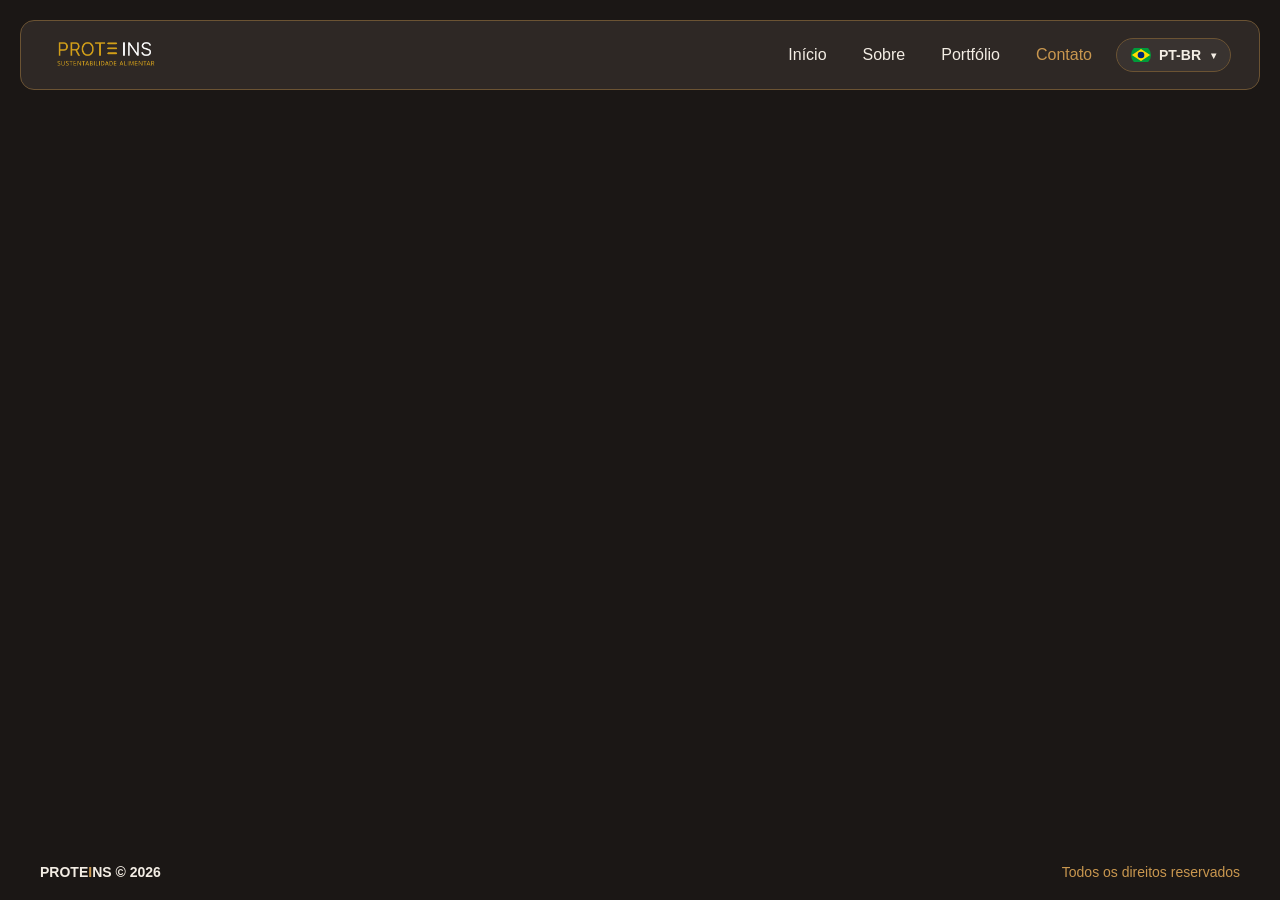
==== contato.html @ b90f4add "Commit inicial Criando estrutura básica, páginas, menu e rodapé" ====
<!DOCTYPE html>
<html lang="pt-BR">

<head>
    <meta charset="UTF-8">
    <meta name="viewport" content="width=device-width, initial-scale=1.0">
    <title>PROTEINS - Contato</title>
    <link rel="stylesheet" href="css/global.css">

</head>

<body>
 
<nav class="navbar">
  <div class="logo">
    <img src="img/logo.png" alt="Proteins">
  </div>
 
  <div class="right-group">
    <ul class="nav-links" id="navLinks">
      <li><a href="index.html" >Início</a></li>
      <li><a href="sobre.html">Sobre</a></li>
      <li><a href="portfolio.html">Portfólio</a></li>
      <li><a href="sobre.html" class="active">Contato</a></li>
    </ul>
 
    <div class="lang-switch" id="langSwitch">
      <span class="flag" id="currentFlag">
        <svg viewBox="0 0 720 504" xmlns="http://www.w3.org/2000/svg">
          <rect width="720" height="504" fill="#009b3a"/>
          <polygon points="360,40 690,252 360,464 30,252" fill="#fedf00"/>
          <circle cx="360" cy="252" r="120" fill="#002776"/>
        </svg>
      </span>
      <span id="currentLangLabel">PT-BR</span>
      <span class="lang-arrow">&#9662;</span>
 
      <div class="lang-dropdown" id="langDropdown">
        <div class="lang-option selected" data-lang="pt-BR">
          <span class="flag">
            <svg viewBox="0 0 720 504" xmlns="http://www.w3.org/2000/svg">
              <rect width="720" height="504" fill="#009b3a"/>
              <polygon points="360,40 690,252 360,464 30,252" fill="#fedf00"/>
              <circle cx="360" cy="252" r="120" fill="#002776"/>
            </svg>
          </span>
          <span>PT-BR</span>
        </div>
        <div class="lang-option" data-lang="en">
          <span class="flag">
            <svg viewBox="0 0 60 30" xmlns="http://www.w3.org/2000/svg">
              <rect width="60" height="30" fill="#012169"/>
              <path d="M0,0 60,30 M60,0 0,30" stroke="#fff" stroke-width="6"/>
              <path d="M0,0 60,30 M60,0 0,30" stroke="#C8102E" stroke-width="2"/>
              <path d="M30,0 30,30 M0,15 60,15" stroke="#fff" stroke-width="10"/>
              <path d="M30,0 30,30 M0,15 60,15" stroke="#C8102E" stroke-width="6"/>
            </svg>
          </span>
          <span>EN</span>
        </div>
        <div class="lang-option" data-lang="es">
          <span class="flag">
            <svg viewBox="0 0 750 500" xmlns="http://www.w3.org/2000/svg">
              <rect width="750" height="500" fill="#AA151B"/>
              <rect width="750" height="250" y="125" fill="#F1BF00"/>
            </svg>
          </span>
          <span>ES</span>
        </div>
      </div>
    </div>
 
    <button class="menu-toggle" id="menuToggle">&#9776;</button>
  </div>
</nav>
 


 




<footer class="site-footer">
  <div class="footer-content">
    <span class="footer-brand">PROTE<span class="i-icon">I</span>NS &copy; 2026</span>
    <span class="footer-rights">Todos os direitos reservados</span>
  </div>
</footer>
<script>
  // Menu mobile
  document.getElementById('menuToggle').addEventListener('click', () => {
    document.getElementById('navLinks').classList.toggle('open');
  });
 
  // Dropdown de idiomas
  const langSwitch = document.getElementById('langSwitch');
  const langDropdown = document.getElementById('langDropdown');
  const currentFlag = document.getElementById('currentFlag');
  const currentLangLabel = document.getElementById('currentLangLabel');
  const langOptions = document.querySelectorAll('.lang-option');
 
  const labels = { 'pt-BR': 'PT-BR', 'en': 'EN', 'es': 'ES' };
 
  langSwitch.addEventListener('click', (e) => {
    langDropdown.classList.toggle('show');
    langSwitch.classList.toggle('open');
  });
 
  // Fecha o dropdown ao clicar fora
  document.addEventListener('click', (e) => {
    if (!langSwitch.contains(e.target)) {
      langDropdown.classList.remove('show');
      langSwitch.classList.remove('open');
    }
  });
 
  langOptions.forEach(option => {
    option.addEventListener('click', () => {
      const lang = option.dataset.lang;
 
      // Atualiza bandeira e label exibidos
      currentFlag.innerHTML = option.querySelector('.flag').innerHTML;
      currentLangLabel.textContent = labels[lang];
 
      // Marca opção selecionada
      langOptions.forEach(o => o.classList.remove('selected'));
      option.classList.add('selected');
 
      // Fecha dropdown
      langDropdown.classList.remove('show');
      langSwitch.classList.remove('open');
 
      // Dispara evento para integração com a API de tradução do site
      document.dispatchEvent(new CustomEvent('languageChange', {
        detail: { lang: lang }
      }));
    });
  });
</script>
 
</body>

</html>
---- css/global.css ----
:root {
      --bg-dark: #2e2825;
      --border-gold: #6b5333;
      --gold: #c9974f;
      --cream: #f3ede4;
      --gray-text: #c9c3bb;
  }

  * {
      margin: 0;
      padding: 0;
      box-sizing: border-box;
  }

  body {
      background: #1b1715;
      font-family: 'Segoe UI', Helvetica, Arial, sans-serif;
      min-height: 100vh;
      padding: 20px;
  }

  .navbar {
      width: 100%;
      background: var(--bg-dark);
      border: 1px solid var(--border-gold);
      border-radius: 14px;
      display: flex;
      align-items: center;
      justify-content: space-between;
      padding: 14px 28px;
      flex-wrap: wrap;
      gap: 16px;
  }

  .right-group {
      display: flex;
      align-items: center;
      gap: 24px;
      margin-left: auto;
  }

  .logo {
      display: flex;
      flex-direction: column;
      line-height: 1;
  }

  .logo img {
      height: 40px;
  }

  .tagline {
      font-size: 10px;
      letter-spacing: 2px;
      color: var(--gray-text);
      margin-top: 4px;
      font-weight: 500;
  }

  .nav-links {
      display: flex;
      align-items: center;
      gap: 36px;
      list-style: none;
  }

  .nav-links a {
      color: var(--cream);
      text-decoration: none;
      font-size: 16px;
      font-weight: 500;
      transition: color 0.2s ease;
  }

  .nav-links a.active {
      color: var(--gold);
  }

  .nav-links a:hover {
      color: var(--gold);
  }

  /* Selo de idioma */
  .lang-switch {
      display: flex;
      align-items: center;
      gap: 8px;
      background: rgba(255, 255, 255, 0.05);
      border: 1px solid var(--border-gold);
      border-radius: 20px;
      padding: 6px 14px;
      cursor: pointer;
      color: var(--cream);
      font-size: 14px;
      font-weight: 600;
      transition: background 0.2s ease;
      position: relative;
  }

  .lang-switch:hover {
      background: rgba(255, 255, 255, 0.1);
  }

  .flag {
      width: 20px;
      height: 20px;
      border-radius: 50%;
      overflow: hidden;
      display: flex;
      align-items: center;
      justify-content: center;
      flex-shrink: 0;
  }

  .flag svg {
      width: 100%;
      height: 100%;
  }

  .lang-arrow {
      font-size: 10px;
      margin-left: 2px;
      transition: transform 0.2s ease;
  }

  .lang-switch.open .lang-arrow {
      transform: rotate(180deg);
  }

  /* Dropdown de idiomas */
  .lang-dropdown {
      position: absolute;
      top: calc(100% + 8px);
      right: 0;
      background: var(--bg-dark);
      border: 1px solid var(--border-gold);
      border-radius: 10px;
      overflow: hidden;
      min-width: 140px;
      display: none;
      z-index: 10;
      box-shadow: 0 8px 20px rgba(0, 0, 0, 0.4);
  }

  .lang-dropdown.show {
      display: block;
  }

  .lang-option {
      display: flex;
      align-items: center;
      gap: 10px;
      padding: 10px 14px;
      color: var(--cream);
      font-size: 14px;
      font-weight: 500;
      cursor: pointer;
      transition: background 0.2s ease;
  }

  .lang-option:hover {
      background: rgba(255, 255, 255, 0.06);
  }

  .lang-option.selected {
      color: var(--gold);
  }

  /* Mobile menu */
  .menu-toggle {
      display: none;
      background: none;
      border: none;
      color: var(--cream);
      font-size: 26px;
      cursor: pointer;
  }

  .site-footer {
      position: fixed;
      bottom: 0;
      left: 0;
      width: 100%;
      width: 100%;
      background: #1b1715;
      padding: 20px 28px;
  }

  .footer-content {
      max-width: 1200px;
      margin: 0 auto;
      display: flex;
      align-items: center;
      justify-content: space-between;
      flex-wrap: wrap;
      gap: 12px;
  }

  .footer-brand {
      color: var(--cream);
      font-size: 14px;
      font-weight: 600;
  }

  .footer-brand .i-icon {
      color: var(--gold);
  }

  .footer-rights {
      color: var(--gold);
      font-size: 14px;
      font-weight: 500;
  }

  @media (max-width: 600px) {
      .footer-content {
          justify-content: center;
          text-align: center;
      }
  }

  @media (max-width: 860px) {
      .nav-links {
          display: none;
          width: 100%;
          flex-direction: column;
          align-items: flex-start;
          gap: 16px;
          order: 3;
      }

      .nav-links.open {
          display: flex;
      }

      .menu-toggle {
          display: block;
      }

      .navbar {
          position: relative;
      }

      .right-group {
          display: flex;
          align-items: center;
          flex-wrap: wrap;
          gap: 16px;
          width: 100%;
          justify-content: space-between;
      }
  }
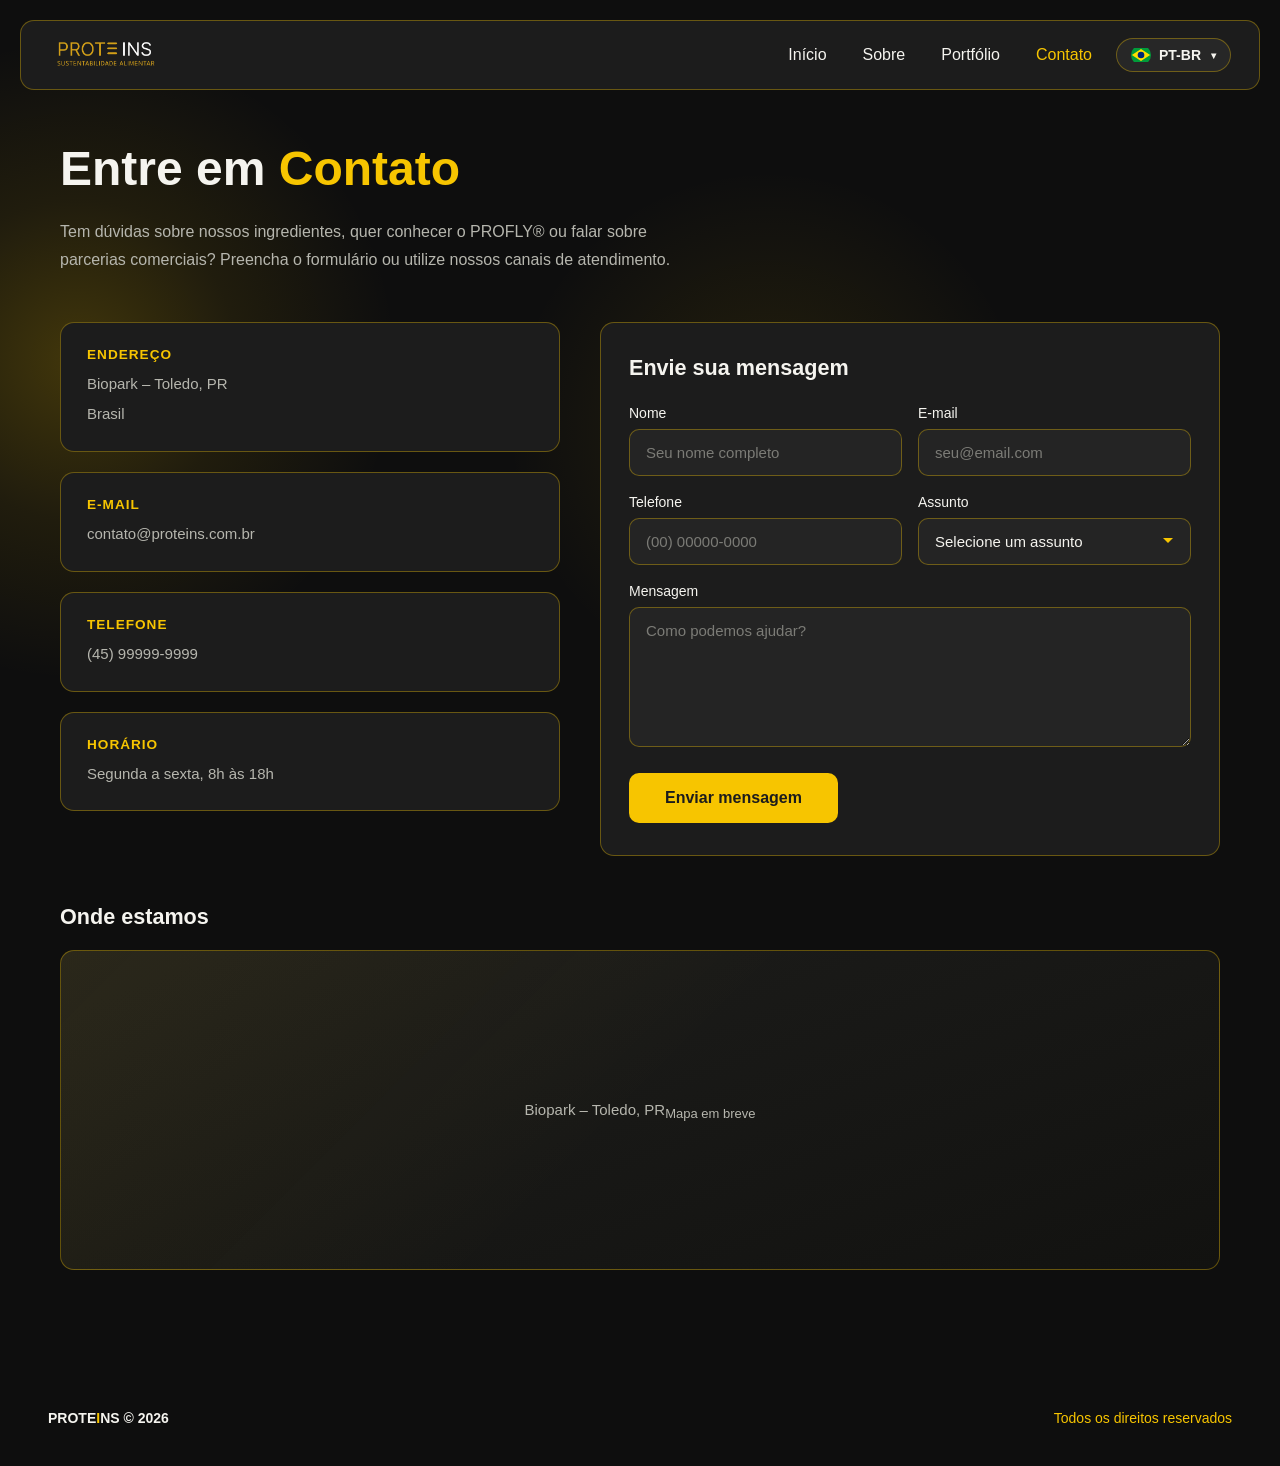
==== commit ba0cbf27: "Add files via upload" ====
--- a/contato.html
+++ b/contato.html
@@ -6,7 +6,7 @@
     <meta name="viewport" content="width=device-width, initial-scale=1.0">
     <title>PROTEINS - Contato</title>
     <link rel="stylesheet" href="css/global.css">
-
+    <link rel="stylesheet" href="css/contato.css">
 </head>
 
 <body>
@@ -21,7 +21,7 @@
       <li><a href="index.html" >Início</a></li>
       <li><a href="sobre.html">Sobre</a></li>
       <li><a href="portfolio.html">Portfólio</a></li>
-      <li><a href="sobre.html" class="active">Contato</a></li>
+      <li><a href="contato.html" class="active">Contato</a></li>
     </ul>
  
     <div class="lang-switch" id="langSwitch">
@@ -73,13 +73,91 @@
     <button class="menu-toggle" id="menuToggle">&#9776;</button>
   </div>
 </nav>
- 
-
-
- 
-
-
-
+
+<main class="contact-main">
+
+  <section class="contact-hero">
+    <h1 class="page-title">Entre em <span class="hl">Contato</span></h1>
+    <p class="contact-intro">Tem dúvidas sobre nossos ingredientes, quer conhecer o PROFLY&reg; ou falar sobre parcerias comerciais? Preencha o formulário ou utilize nossos canais de atendimento.</p>
+  </section>
+
+  <div class="contact-layout">
+
+    <aside class="contact-info">
+      <div class="info-card">
+        <h2>Endereço</h2>
+        <p>Biopark – Toledo, PR</p>
+        <p>Brasil</p>
+      </div>
+
+      <div class="info-card">
+        <h2>E-mail</h2>
+        <p><a href="mailto:contato@proteins.com.br">contato@proteins.com.br</a></p>
+      </div>
+
+      <div class="info-card">
+        <h2>Telefone</h2>
+        <p><a href="tel:+5545999999999">(45) 99999-9999</a></p>
+      </div>
+
+      <div class="info-card">
+        <h2>Horário</h2>
+        <p>Segunda a sexta, 8h às 18h</p>
+      </div>
+    </aside>
+
+    <section class="contact-form-section">
+      <h2 class="form-title">Envie sua mensagem</h2>
+      <form class="contact-form" action="#" method="post">
+
+        <div class="form-row">
+          <div class="form-group">
+            <label for="nome">Nome</label>
+            <input type="text" id="nome" name="nome" placeholder="Seu nome completo" required>
+          </div>
+          <div class="form-group">
+            <label for="email">E-mail</label>
+            <input type="email" id="email" name="email" placeholder="seu@email.com" required>
+          </div>
+        </div>
+
+        <div class="form-row">
+          <div class="form-group">
+            <label for="telefone">Telefone</label>
+            <input type="tel" id="telefone" name="telefone" placeholder="(00) 00000-0000">
+          </div>
+          <div class="form-group">
+            <label for="assunto">Assunto</label>
+            <select id="assunto" name="assunto" required>
+              <option value="" disabled selected>Selecione um assunto</option>
+              <option value="produtos">Produtos e portfólio</option>
+              <option value="parceria">Parceria comercial</option>
+              <option value="tecnico">Informações técnicas</option>
+              <option value="outro">Outro</option>
+            </select>
+          </div>
+        </div>
+
+        <div class="form-group form-group--full">
+          <label for="mensagem">Mensagem</label>
+          <textarea id="mensagem" name="mensagem" placeholder="Como podemos ajudar?" required></textarea>
+        </div>
+
+        <button type="submit" class="btn-submit">Enviar mensagem</button>
+      </form>
+    </section>
+
+  </div>
+
+  <section class="map-section">
+    <h2>Onde estamos</h2>
+    <div class="map-placeholder" aria-label="Mapa de localização">
+      Biopark – Toledo, PR<br>
+      <span>Mapa em breve</span>
+    </div>
+  </section>
+
+</main>
 
 <footer class="site-footer">
   <div class="footer-content">
@@ -89,8 +167,13 @@
 </footer>
 <script>
   // Menu mobile
+  const navLinks = document.getElementById('navLinks');
   document.getElementById('menuToggle').addEventListener('click', () => {
-    document.getElementById('navLinks').classList.toggle('open');
+    navLinks.classList.toggle('open');
+  });
+
+  navLinks.querySelectorAll('a').forEach((link) => {
+    link.addEventListener('click', () => navLinks.classList.remove('open'));
   });
  
   // Dropdown de idiomas
--- a/css/global.css
+++ b/css/global.css
@@ -1,9 +1,10 @@
-  :root {
-      --bg-dark: #2e2825;
-      --border-gold: #6b5333;
-      --gold: #c9974f;
-      --cream: #f3ede4;
-      --gray-text: #c9c3bb;
+:root {
+      --bg-dark: #1c1c1c;
+      --border-gold: rgba(247, 197, 0, 0.35);
+      --gold: #f7c500;
+      --cream: #f5f4ef;
+      --gray-text: #b6b6ae;
+      --page-bg: #0e0e0e;
   }
 
   * {
@@ -13,7 +14,11 @@
   }
 
   body {
-      background: #1b1715;
+      background-color: var(--page-bg);
+      background-image:
+          radial-gradient(circle 320px at 6% 360px, rgba(247, 197, 0, 0.22) 0%, rgba(247, 197, 0, 0.08) 50%, rgba(247, 197, 0, 0) 100%),
+          radial-gradient(circle 260px at 60% 430px, rgba(247, 197, 0, 0.10) 0%, rgba(247, 197, 0, 0) 100%);
+      background-repeat: no-repeat;
       font-family: 'Segoe UI', Helvetica, Arial, sans-serif;
       min-height: 100vh;
       padding: 20px;
@@ -30,6 +35,8 @@
       padding: 14px 28px;
       flex-wrap: wrap;
       gap: 16px;
+      position: relative;
+      z-index: 1;
   }
 
   .right-group {
@@ -173,17 +180,17 @@
       border: none;
       color: var(--cream);
       font-size: 26px;
+      line-height: 1;
       cursor: pointer;
+      padding: 4px;
+      flex-shrink: 0;
   }
 
   .site-footer {
-      position: fixed;
-      bottom: 0;
-      left: 0;
       width: 100%;
-      width: 100%;
-      background: #1b1715;
+      background: var(--page-bg);
       padding: 20px 28px;
+      margin-top: 40px;
   }
 
   .footer-content {
@@ -220,33 +227,108 @@
   }
 
   @media (max-width: 860px) {
+      .navbar {
+          display: grid;
+          grid-template-columns: 1fr auto auto;
+          grid-template-areas: "logo lang menu";
+          align-items: center;
+          column-gap: 12px;
+          row-gap: 0;
+          padding: 12px 16px;
+      }
+
+      .navbar:has(.nav-links.open) {
+          grid-template-areas:
+              "logo lang menu"
+              "nav nav nav";
+          row-gap: 0;
+      }
+
+      .logo {
+          grid-area: logo;
+      }
+
+      .right-group {
+          display: contents;
+      }
+
       .nav-links {
+          grid-area: nav;
           display: none;
+          flex-direction: column;
+          align-items: stretch;
+          gap: 0;
           width: 100%;
-          flex-direction: column;
-          align-items: flex-start;
-          gap: 16px;
-          order: 3;
+          padding: 8px 0 4px;
+          margin-top: 12px;
+          border-top: 1px solid var(--border-gold);
       }
 
       .nav-links.open {
           display: flex;
       }
 
+      .nav-links li {
+          width: 100%;
+      }
+
+      .nav-links a {
+          display: block;
+          padding: 14px 4px;
+          border-bottom: 1px solid rgba(247, 197, 0, 0.12);
+      }
+
+      .nav-links li:last-child a {
+          border-bottom: none;
+      }
+
+      .lang-switch {
+          grid-area: lang;
+          justify-self: end;
+      }
+
       .menu-toggle {
-          display: block;
-      }
-
-      .navbar {
-          position: relative;
-      }
-
-      .right-group {
+          grid-area: menu;
           display: flex;
           align-items: center;
-          flex-wrap: wrap;
-          gap: 16px;
-          width: 100%;
-          justify-content: space-between;
-      }
-  }+          justify-content: center;
+          justify-self: end;
+      }
+  }
+/* ---------- Divisor (compartilhado) ---------- */
+.divider {
+    border: none;
+    height: 1px;
+    background: var(--gold);
+    margin: 0 20px;
+}
+
+/* ---------- Título de seção + ícone "E" da marca (compartilhado) ---------- */
+.section-title {
+    text-align: center;
+    color: var(--cream);
+    font-size: 1.9rem;
+    font-weight: 500;
+    margin-bottom: 40px;
+    padding: 0 20px;
+}
+
+.section-title .hl {
+    color: var(--gold);
+}
+
+.e-bars {
+    display: inline-flex;
+    flex-direction: column;
+    gap: 4px;
+    vertical-align: middle;
+    margin: 0 1px;
+}
+
+.e-bars span {
+    display: block;
+    width: 0.62em;
+    height: 0.13em;
+    border-radius: 2px;
+    background: var(--gold);
+}
--- a/css/contato.css
+++ b/css/contato.css
@@ -0,0 +1,256 @@
+.contact-main {
+    max-width: 1200px;
+    margin: 0 auto;
+    padding: 50px 20px 80px;
+}
+
+.contact-hero {
+    margin-bottom: 48px;
+}
+
+.page-title {
+    color: var(--cream);
+    font-size: 3rem;
+    font-weight: 600;
+    line-height: 1.2;
+    margin-bottom: 20px;
+}
+
+.page-title .hl {
+    color: var(--gold);
+}
+
+.contact-intro {
+    color: var(--gray-text);
+    font-size: 16px;
+    line-height: 1.75;
+    max-width: 640px;
+}
+
+.contact-layout {
+    display: flex;
+    gap: 40px;
+    align-items: flex-start;
+    flex-wrap: wrap;
+}
+
+/* ---------- Informações ---------- */
+.contact-info {
+    flex: 1 1 300px;
+    display: flex;
+    flex-direction: column;
+    gap: 20px;
+}
+
+.info-card {
+    background: var(--bg-dark);
+    border: 1px solid var(--border-gold);
+    border-radius: 14px;
+    padding: 24px 26px;
+}
+
+.info-card h2 {
+    color: var(--gold);
+    font-size: 0.85rem;
+    font-weight: 600;
+    text-transform: uppercase;
+    letter-spacing: 1px;
+    margin-bottom: 10px;
+}
+
+.info-card p,
+.info-card a {
+    color: var(--gray-text);
+    font-size: 15px;
+    line-height: 1.65;
+    text-decoration: none;
+    transition: color 0.2s ease;
+}
+
+.info-card a:hover {
+    color: var(--gold);
+}
+
+.info-card p + p {
+    margin-top: 6px;
+}
+
+/* ---------- Formulário ---------- */
+.contact-form-section {
+    flex: 1 1 420px;
+    background: var(--bg-dark);
+    border: 1px solid var(--border-gold);
+    border-radius: 14px;
+    padding: 32px 28px;
+}
+
+.form-title {
+    color: var(--cream);
+    font-size: 1.35rem;
+    font-weight: 600;
+    margin-bottom: 24px;
+}
+
+.contact-form {
+    display: flex;
+    flex-direction: column;
+    gap: 18px;
+}
+
+.form-row {
+    display: flex;
+    gap: 16px;
+    flex-wrap: wrap;
+}
+
+.form-group {
+    flex: 1 1 180px;
+    display: flex;
+    flex-direction: column;
+    gap: 8px;
+}
+
+.form-group--full {
+    flex: 1 1 100%;
+}
+
+.form-group label {
+    color: var(--cream);
+    font-size: 14px;
+    font-weight: 500;
+}
+
+.form-group input,
+.form-group select,
+.form-group textarea {
+    width: 100%;
+    padding: 14px 16px;
+    border-radius: 10px;
+    border: 1px solid var(--border-gold);
+    background: rgba(255, 255, 255, 0.04);
+    color: var(--cream);
+    font-size: 15px;
+    font-family: inherit;
+    transition: border-color 0.2s ease, background 0.2s ease;
+}
+
+.form-group input::placeholder,
+.form-group textarea::placeholder {
+    color: rgba(182, 182, 174, 0.6);
+}
+
+.form-group input:focus,
+.form-group select:focus,
+.form-group textarea:focus {
+    outline: none;
+    border-color: var(--gold);
+    background: rgba(255, 255, 255, 0.06);
+}
+
+.form-group select {
+    cursor: pointer;
+    appearance: none;
+    background-image: url("data:image/svg+xml,%3Csvg xmlns='http://www.w3.org/2000/svg' width='12' height='8' viewBox='0 0 12 8'%3E%3Cpath fill='%23f7c500' d='M1 1l5 5 5-5'/%3E%3C/svg%3E");
+    background-repeat: no-repeat;
+    background-position: right 16px center;
+    padding-right: 40px;
+}
+
+.form-group select option {
+    background: var(--bg-dark);
+    color: var(--cream);
+}
+
+.form-group textarea {
+    min-height: 140px;
+    resize: vertical;
+}
+
+.btn-submit {
+    align-self: flex-start;
+    margin-top: 8px;
+    padding: 16px 36px;
+    border-radius: 10px;
+    border: none;
+    background: var(--gold);
+    color: var(--bg-dark);
+    font-size: 16px;
+    font-weight: 600;
+    font-family: inherit;
+    cursor: pointer;
+    transition: opacity 0.2s ease, transform 0.2s ease;
+}
+
+.btn-submit:hover {
+    opacity: 0.85;
+    transform: translateY(-2px);
+}
+
+/* ---------- Mapa / localização ---------- */
+.map-section {
+    margin-top: 48px;
+}
+
+.map-section h2 {
+    color: var(--cream);
+    font-size: 1.35rem;
+    font-weight: 600;
+    margin-bottom: 20px;
+}
+
+.map-placeholder {
+    width: 100%;
+    height: 320px;
+    border-radius: 14px;
+    border: 1px solid var(--border-gold);
+    background:
+        linear-gradient(135deg, rgba(247, 197, 0, 0.06) 0%, transparent 50%),
+        linear-gradient(160deg, #1e1e1c, #121210);
+    display: flex;
+    align-items: center;
+    justify-content: center;
+    color: var(--gray-text);
+    font-size: 15px;
+    text-align: center;
+    padding: 20px;
+}
+
+.map-placeholder span {
+    font-size: 13px;
+    margin-top: 8px;
+    display: inline-block;
+}
+
+/* ---------- Responsivo ---------- */
+@media (max-width: 860px) {
+    .page-title {
+        font-size: 2.2rem;
+    }
+
+    .contact-form-section {
+        flex: 1 1 100%;
+    }
+
+    .contact-info {
+        flex: 1 1 100%;
+    }
+}
+
+@media (max-width: 600px) {
+    .contact-main {
+        padding-top: 30px;
+    }
+
+    .page-title {
+        font-size: 1.9rem;
+    }
+
+    .form-row {
+        flex-direction: column;
+    }
+
+    .btn-submit {
+        width: 100%;
+        text-align: center;
+    }
+}
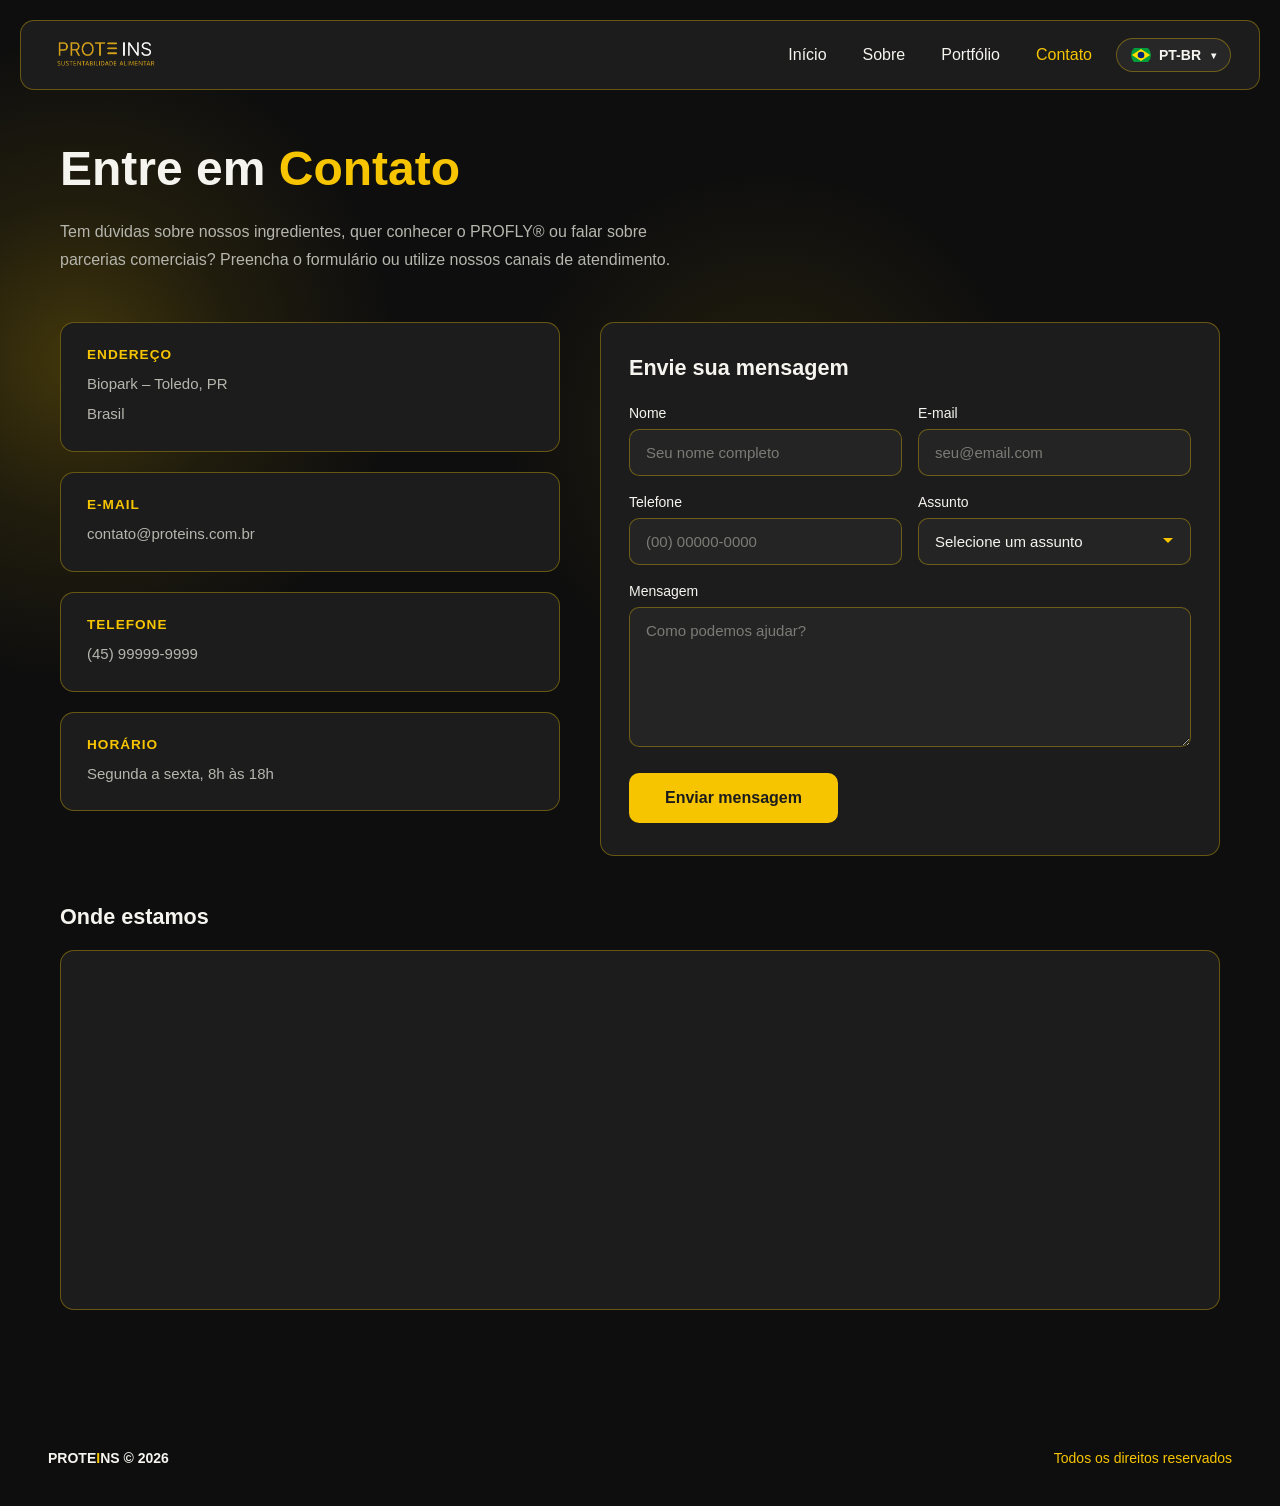
==== commit e8920e79: "Add files via upload" ====
--- a/contato.html
+++ b/contato.html
@@ -151,9 +151,14 @@
 
   <section class="map-section">
     <h2>Onde estamos</h2>
-    <div class="map-placeholder" aria-label="Mapa de localização">
-      Biopark – Toledo, PR<br>
-      <span>Mapa em breve</span>
+    <div class="map-embed">
+      <iframe
+        src="https://maps.google.com/maps?q=Biopark+Toledo+PR&hl=pt-BR&z=14&output=embed"
+        title="Localização do Biopark em Toledo, PR"
+        loading="lazy"
+        referrerpolicy="no-referrer-when-downgrade"
+        allowfullscreen>
+      </iframe>
     </div>
   </section>
 
--- a/css/contato.css
+++ b/css/contato.css
@@ -198,27 +198,20 @@
     margin-bottom: 20px;
 }
 
-.map-placeholder {
+.map-embed {
     width: 100%;
-    height: 320px;
+    height: 360px;
     border-radius: 14px;
     border: 1px solid var(--border-gold);
-    background:
-        linear-gradient(135deg, rgba(247, 197, 0, 0.06) 0%, transparent 50%),
-        linear-gradient(160deg, #1e1e1c, #121210);
-    display: flex;
-    align-items: center;
-    justify-content: center;
-    color: var(--gray-text);
-    font-size: 15px;
-    text-align: center;
-    padding: 20px;
-}
-
-.map-placeholder span {
-    font-size: 13px;
-    margin-top: 8px;
-    display: inline-block;
+    overflow: hidden;
+    background: var(--bg-dark);
+}
+
+.map-embed iframe {
+    width: 100%;
+    height: 100%;
+    border: 0;
+    display: block;
 }
 
 /* ---------- Responsivo ---------- */
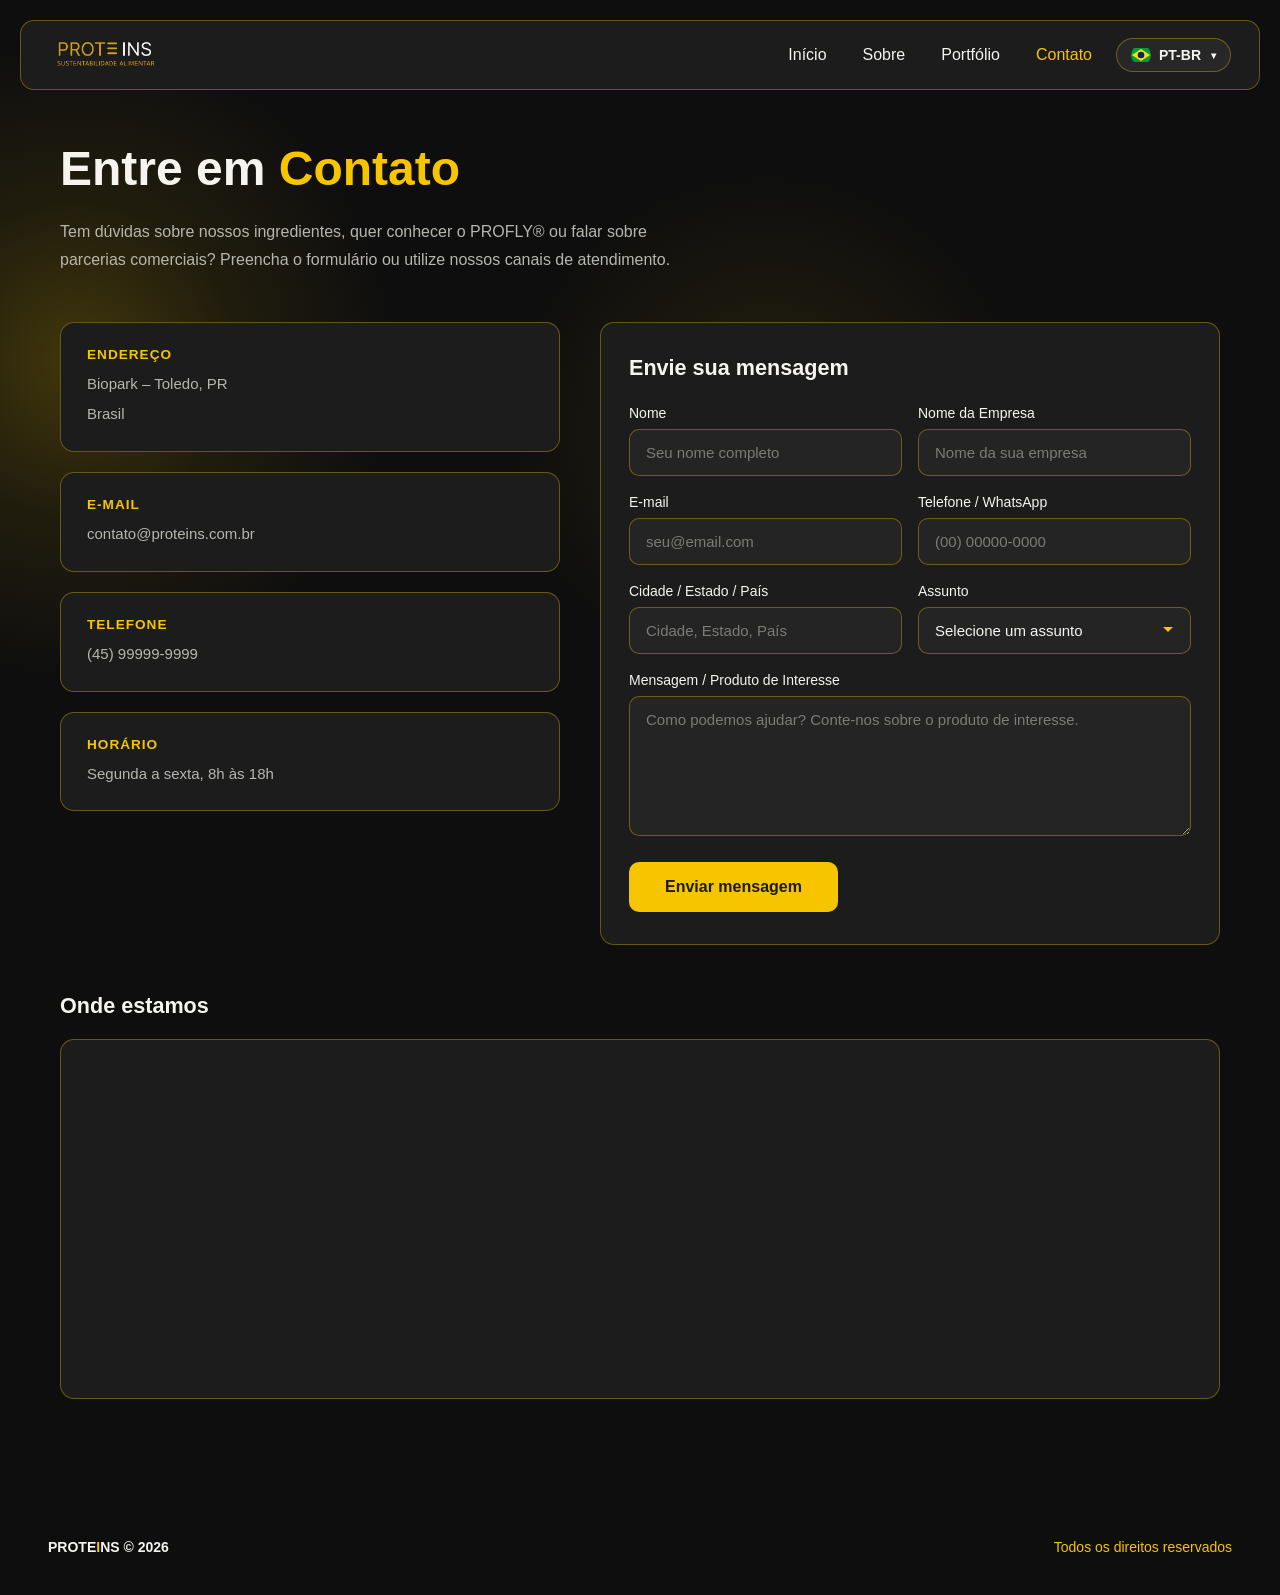
==== commit d7ca1623: "Add files via upload" ====
--- a/contato.html
+++ b/contato.html
@@ -4,7 +4,7 @@
 <head>
     <meta charset="UTF-8">
     <meta name="viewport" content="width=device-width, initial-scale=1.0">
-    <title>PROTEINS - Contato</title>
+    <title data-i18n="meta.contact.title">PROTEINS - Contato</title>
     <link rel="stylesheet" href="css/global.css">
     <link rel="stylesheet" href="css/contato.css">
 </head>
@@ -18,10 +18,10 @@
  
   <div class="right-group">
     <ul class="nav-links" id="navLinks">
-      <li><a href="index.html" >Início</a></li>
-      <li><a href="sobre.html">Sobre</a></li>
-      <li><a href="portfolio.html">Portfólio</a></li>
-      <li><a href="contato.html" class="active">Contato</a></li>
+      <li><a href="index.html" data-i18n="nav.home">Início</a></li>
+      <li><a href="sobre.html" data-i18n="nav.about">Sobre</a></li>
+      <li><a href="portfolio.html" data-i18n="nav.portfolio">Portfólio</a></li>
+      <li><a href="contato.html" class="active" data-i18n="nav.contact">Contato</a></li>
     </ul>
  
     <div class="lang-switch" id="langSwitch">
@@ -77,83 +77,96 @@
 <main class="contact-main">
 
   <section class="contact-hero">
-    <h1 class="page-title">Entre em <span class="hl">Contato</span></h1>
-    <p class="contact-intro">Tem dúvidas sobre nossos ingredientes, quer conhecer o PROFLY&reg; ou falar sobre parcerias comerciais? Preencha o formulário ou utilize nossos canais de atendimento.</p>
+    <h1 class="page-title" data-i18n-html="contact.title">Entre em <span class="hl">Contato</span></h1>
+    <p class="contact-intro" data-i18n="contact.intro">Tem dúvidas sobre nossos ingredientes, quer conhecer o PROFLY&reg; ou falar sobre parcerias comerciais? Preencha o formulário ou utilize nossos canais de atendimento.</p>
   </section>
 
   <div class="contact-layout">
 
     <aside class="contact-info">
       <div class="info-card">
-        <h2>Endereço</h2>
-        <p>Biopark – Toledo, PR</p>
-        <p>Brasil</p>
+        <h2 data-i18n="contact.address.label">Endereço</h2>
+        <p data-i18n="contact.address.line1">Biopark – Toledo, PR</p>
+        <p data-i18n="contact.address.line2">Brasil</p>
       </div>
 
       <div class="info-card">
-        <h2>E-mail</h2>
+        <h2 data-i18n="contact.email.label">E-mail</h2>
         <p><a href="mailto:contato@proteins.com.br">contato@proteins.com.br</a></p>
       </div>
 
       <div class="info-card">
-        <h2>Telefone</h2>
+        <h2 data-i18n="contact.phone.label">Telefone</h2>
         <p><a href="tel:+5545999999999">(45) 99999-9999</a></p>
       </div>
 
       <div class="info-card">
-        <h2>Horário</h2>
-        <p>Segunda a sexta, 8h às 18h</p>
+        <h2 data-i18n="contact.hours.label">Horário</h2>
+        <p data-i18n="contact.hours.text">Segunda a sexta, 8h às 18h</p>
       </div>
     </aside>
 
     <section class="contact-form-section">
-      <h2 class="form-title">Envie sua mensagem</h2>
+      <h2 class="form-title" data-i18n="contact.form.title">Envie sua mensagem</h2>
       <form class="contact-form" action="#" method="post">
 
         <div class="form-row">
           <div class="form-group">
-            <label for="nome">Nome</label>
-            <input type="text" id="nome" name="nome" placeholder="Seu nome completo" required>
+            <label for="nome" data-i18n="contact.form.name">Nome</label>
+            <input type="text" id="nome" name="nome" data-i18n-placeholder="contact.form.placeholder.name" placeholder="Seu nome completo" required>
           </div>
           <div class="form-group">
-            <label for="email">E-mail</label>
-            <input type="email" id="email" name="email" placeholder="seu@email.com" required>
+            <label for="empresa" data-i18n="contact.form.company">Nome da Empresa</label>
+            <input type="text" id="empresa" name="empresa" data-i18n-placeholder="contact.form.placeholder.company" placeholder="Nome da sua empresa" required>
           </div>
         </div>
 
         <div class="form-row">
           <div class="form-group">
-            <label for="telefone">Telefone</label>
-            <input type="tel" id="telefone" name="telefone" placeholder="(00) 00000-0000">
+            <label for="email" data-i18n="contact.form.email">E-mail</label>
+            <input type="email" id="email" name="email" data-i18n-placeholder="contact.form.placeholder.email" placeholder="seu@email.com" required>
           </div>
           <div class="form-group">
-            <label for="assunto">Assunto</label>
+            <label for="telefone" data-i18n="contact.form.phone">Telefone / WhatsApp</label>
+            <input type="tel" id="telefone" name="telefone" data-i18n-placeholder="contact.form.placeholder.phone" placeholder="(00) 00000-0000" required>
+          </div>
+        </div>
+
+        <div class="form-row">
+          <div class="form-group">
+            <label for="localizacao" data-i18n="contact.form.location">Cidade / Estado / País</label>
+            <input type="text" id="localizacao" name="localizacao" data-i18n-placeholder="contact.form.placeholder.location" placeholder="Cidade, Estado, País" required>
+          </div>
+          <div class="form-group">
+            <label for="assunto" data-i18n="contact.form.subject">Assunto</label>
             <select id="assunto" name="assunto" required>
-              <option value="" disabled selected>Selecione um assunto</option>
-              <option value="produtos">Produtos e portfólio</option>
-              <option value="parceria">Parceria comercial</option>
-              <option value="tecnico">Informações técnicas</option>
-              <option value="outro">Outro</option>
+              <option value="" disabled selected data-i18n="contact.form.subjectOptions.default">Selecione um assunto</option>
+              <option value="produtos" data-i18n="contact.form.subjectOptions.products">Produtos e portfólio</option>
+              <option value="parceria" data-i18n="contact.form.subjectOptions.partnership">Parceria comercial</option>
+              <option value="tecnico" data-i18n="contact.form.subjectOptions.technical">Informações técnicas</option>
+              <option value="outro" data-i18n="contact.form.subjectOptions.other">Outro</option>
             </select>
           </div>
         </div>
 
         <div class="form-group form-group--full">
-          <label for="mensagem">Mensagem</label>
-          <textarea id="mensagem" name="mensagem" placeholder="Como podemos ajudar?" required></textarea>
+          <label for="mensagem" data-i18n="contact.form.message">Mensagem / Produto de Interesse</label>
+          <textarea id="mensagem" name="mensagem" data-i18n-placeholder="contact.form.placeholder.message" placeholder="Como podemos ajudar? Conte-nos sobre o produto de interesse." required></textarea>
         </div>
 
-        <button type="submit" class="btn-submit">Enviar mensagem</button>
+        <button type="submit" class="btn-submit" data-i18n="contact.form.submit">Enviar mensagem</button>
       </form>
     </section>
 
   </div>
 
   <section class="map-section">
-    <h2>Onde estamos</h2>
+    <h2 data-i18n="contact.map.heading">Onde estamos</h2>
     <div class="map-embed">
       <iframe
+        data-i18n-map
         src="https://maps.google.com/maps?q=Biopark+Toledo+PR&hl=pt-BR&z=14&output=embed"
+        data-i18n-title="contact.map.title"
         title="Localização do Biopark em Toledo, PR"
         loading="lazy"
         referrerpolicy="no-referrer-when-downgrade"
@@ -167,65 +180,11 @@
 <footer class="site-footer">
   <div class="footer-content">
     <span class="footer-brand">PROTE<span class="i-icon">I</span>NS &copy; 2026</span>
-    <span class="footer-rights">Todos os direitos reservados</span>
+    <span class="footer-rights" data-i18n="footer.rights">Todos os direitos reservados</span>
   </div>
 </footer>
-<script>
-  // Menu mobile
-  const navLinks = document.getElementById('navLinks');
-  document.getElementById('menuToggle').addEventListener('click', () => {
-    navLinks.classList.toggle('open');
-  });
-
-  navLinks.querySelectorAll('a').forEach((link) => {
-    link.addEventListener('click', () => navLinks.classList.remove('open'));
-  });
- 
-  // Dropdown de idiomas
-  const langSwitch = document.getElementById('langSwitch');
-  const langDropdown = document.getElementById('langDropdown');
-  const currentFlag = document.getElementById('currentFlag');
-  const currentLangLabel = document.getElementById('currentLangLabel');
-  const langOptions = document.querySelectorAll('.lang-option');
- 
-  const labels = { 'pt-BR': 'PT-BR', 'en': 'EN', 'es': 'ES' };
- 
-  langSwitch.addEventListener('click', (e) => {
-    langDropdown.classList.toggle('show');
-    langSwitch.classList.toggle('open');
-  });
- 
-  // Fecha o dropdown ao clicar fora
-  document.addEventListener('click', (e) => {
-    if (!langSwitch.contains(e.target)) {
-      langDropdown.classList.remove('show');
-      langSwitch.classList.remove('open');
-    }
-  });
- 
-  langOptions.forEach(option => {
-    option.addEventListener('click', () => {
-      const lang = option.dataset.lang;
- 
-      // Atualiza bandeira e label exibidos
-      currentFlag.innerHTML = option.querySelector('.flag').innerHTML;
-      currentLangLabel.textContent = labels[lang];
- 
-      // Marca opção selecionada
-      langOptions.forEach(o => o.classList.remove('selected'));
-      option.classList.add('selected');
- 
-      // Fecha dropdown
-      langDropdown.classList.remove('show');
-      langSwitch.classList.remove('open');
- 
-      // Dispara evento para integração com a API de tradução do site
-      document.dispatchEvent(new CustomEvent('languageChange', {
-        detail: { lang: lang }
-      }));
-    });
-  });
-</script>
+<script src="js/translations.js"></script>
+<script src="js/i18n.js"></script>
  
 </body>
 
--- a/css/global.css
+++ b/css/global.css
@@ -36,7 +36,7 @@
       flex-wrap: wrap;
       gap: 16px;
       position: relative;
-      z-index: 1;
+      z-index: 10;
   }
 
   .right-group {
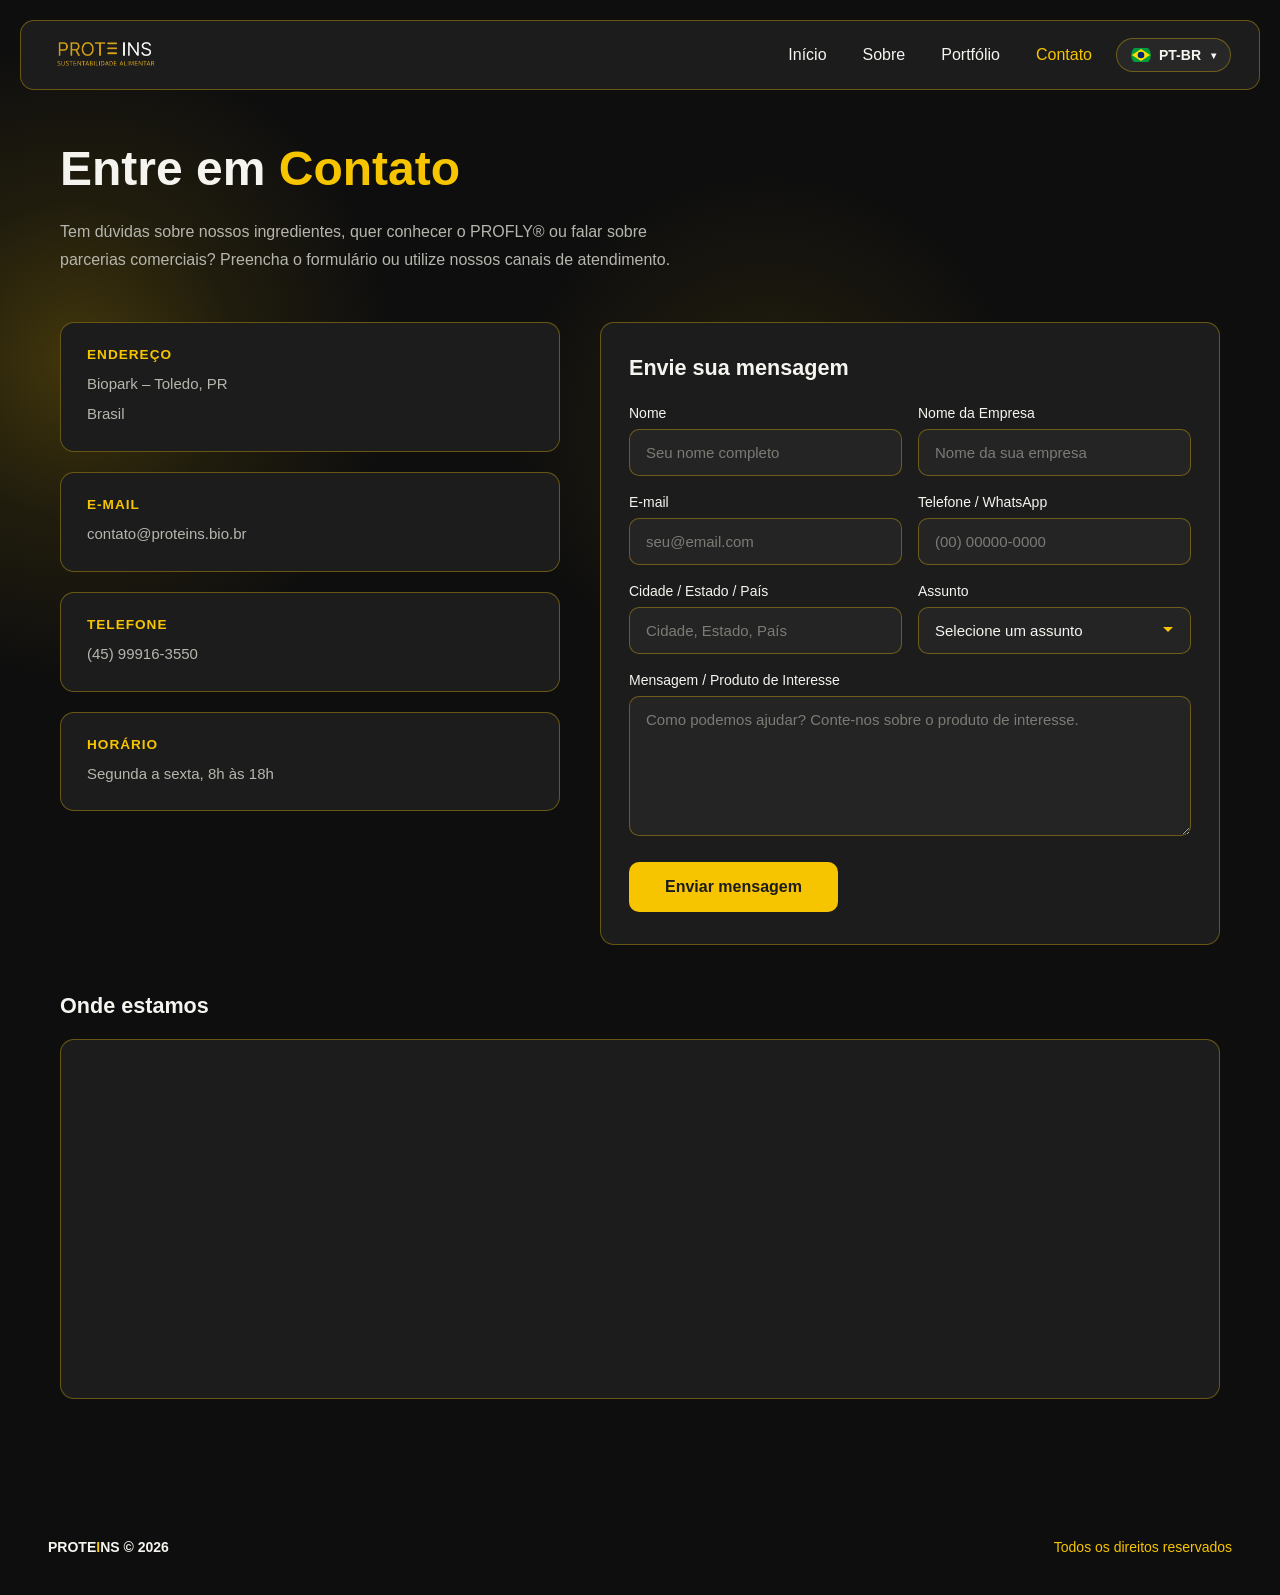
==== commit ee54c4f1: "Update contato.html" ====
--- a/contato.html
+++ b/contato.html
@@ -92,12 +92,12 @@
 
       <div class="info-card">
         <h2 data-i18n="contact.email.label">E-mail</h2>
-        <p><a href="mailto:contato@proteins.com.br">contato@proteins.com.br</a></p>
+        <p><a href="mailto:contato@proteins.bio.br">contato@proteins.bio.br</a></p>
       </div>
 
       <div class="info-card">
         <h2 data-i18n="contact.phone.label">Telefone</h2>
-        <p><a href="tel:+5545999999999">(45) 99999-9999</a></p>
+        <p><a href="tel:+5545999163550">(45) 99916-3550</a></p>
       </div>
 
       <div class="info-card">
@@ -188,4 +188,4 @@
  
 </body>
 
-</html>+</html>
